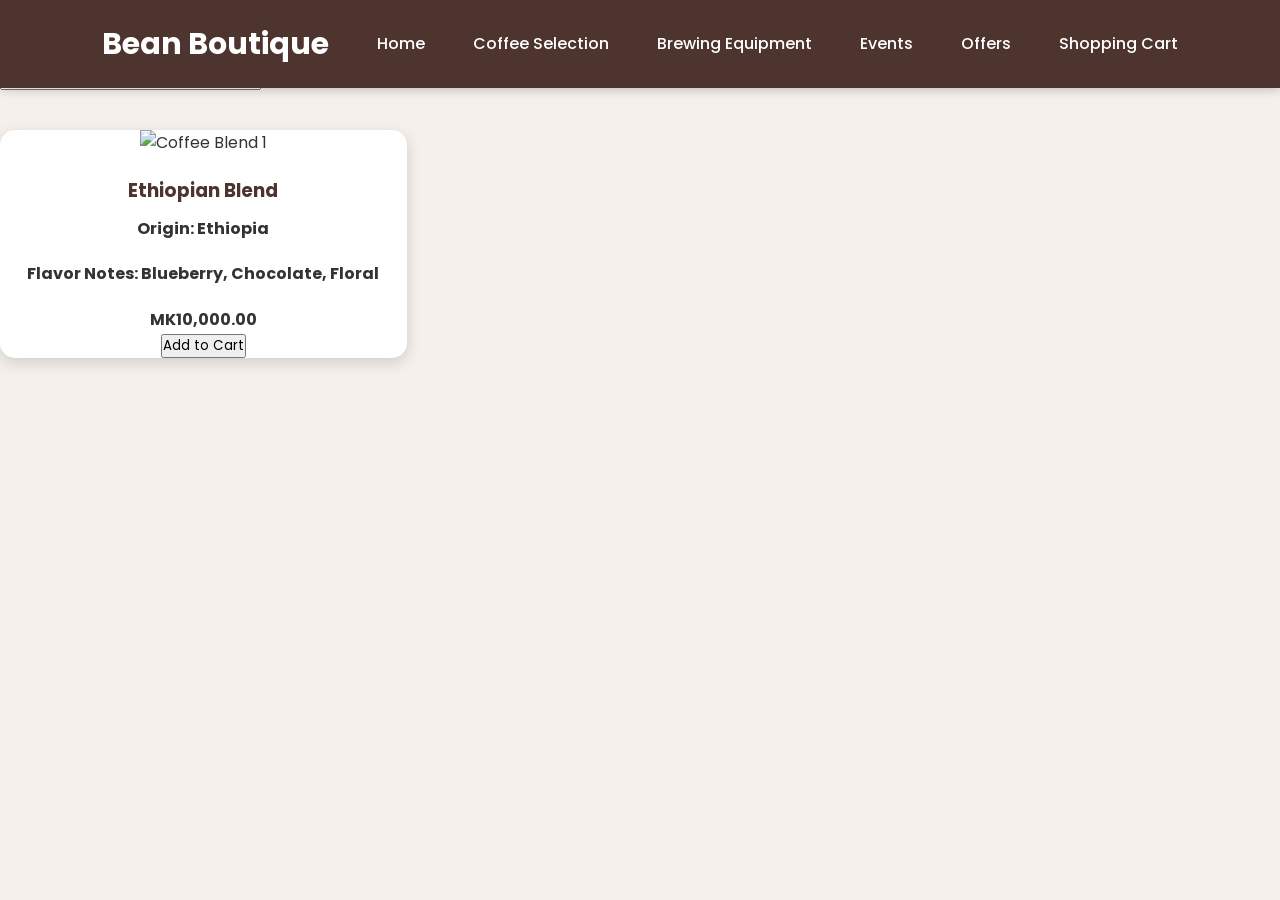
==== coffee selection.html @ ede638c4 "coffee bwino" ====
<!DOCTYPE html>
<html lang="en">  

<head>
    <title>Bean Boutique Coffee Shop</title>
    <meta charset="UTF-8">
    <meta name="viewport" content="width=device-width, initial-scale=1.0">
    <link rel="stylesheet" href="style.css">
    <link rel="stylesheet"
    href="https://cdnjs.cloudflare.com/ajax/libs/font-awesome/6.7.1/css/all.min.css">
</head>

<body>
    <header>
        <nav>
            <h2 class="logo">Bean Boutique</h2>

                <a href="index.html">Home</a>
                <a href="coffee selection.html">Coffee Selection</a>
                <a href="equipement.html">Brewing Equipment</a>
                <a href="events.html">Events</a>
                <a href="offers.html">Offers</a>
                <a href="shop cart.html">Shopping Cart</a>
                
        </nav>
    </header>

    <section class="1tu">
        <h1>Coffee Selection</h1>
        <p>Explore our range of premium coffee blends from around the world.</p>
    </section>

    <section class="people search"> 
        <input type="text" placeholder="Search for coffee...">
    </section>

    <section class="drinks">
        <div class="big">
            <div class="card">
                <img src="https://i.pinimg.com/736x/b3/f9/4b/b3f94bc8bc072b23259ed75e6fe50768.jpg" alt="Coffee Blend 1">
                <h3>Ethiopian Blend</h3>
                <p><strong>Origin: Ethiopia</strong></p>
                <p><strong>Flavor Notes: Blueberry, Chocolate, Floral</strong></p>
                <h4>MK10,000.00</h4>
                <form>
                    <button>Add to Cart</button>
                </form>
            </div>
        </div>
    </section>

</body>
</html>
---- style.css ----
/* home page things */
@import url('https://fonts.googleapis.com/css2?family=Poppins:wght@300;400;500;600;700&display=swap');

*{
margin:0;
padding:0;
box-sizing:border-box;
font-family:'Poppins',sans-serif;
}

html{
scroll-behavior:smooth;
}

body{
background:#f5f0eb;
color:#333;
line-height:1.6;
}

/* Navigation */

header{
background:#4e342e;
width:100%;
position:fixed;
top:0;
z-index:1000;
box-shadow:0 2px 10px rgba(0,0,0,0.2);
}

nav{
display:flex;
justify-content:space-between;
align-items:center;
padding:20px 8%;
}

.logo{
color:white;
font-size:30px;
font-weight:700;
}

nav a{
color:white;
text-decoration:none;
margin-left:20px;
font-weight:500;
transition:0.3s;
}

nav a:hover

/* Sections */

section{
padding:80px 8%;
}

section h2{
text-align:center;
color:#4e342e;
margin-bottom:20px;
font-size:36px;
}

/* Hero Section */

.first{
height:100vh;
background:url("https://i.pinimg.com/736x/e7/46/70/e746704afe634bfad4c0917bcf777523.jpg") center center/cover;
display:flex;
flex-direction:column;
justify-content:center;
align-items:center;
text-align:center;
color:white;
position:relative;
}

.first::before{
content:"";
position:absolute;
top:0;
left:0;
width:100%;
height:100%;
background:rgba(0,0,0,0.5);
}

.first h1,
.first p{
position:relative;
z-index:2;
}

.first h1{
font-size:60px;
margin-bottom:20px;
}

.first p{
max-width:700px;
font-size:20px;
}

/* Featured Coffee & Equipment */

.big{
display:grid;
grid-template-columns:repeat(3,1fr);
gap:30px;
margin-top:40px;
}

.card{
background:white;
border-radius:15px;
overflow:hidden;
box-shadow:0 5px 15px rgba(0,0,0,0.15);
transition:0.3s;
text-align:center;
}

.card:hover{
transform:translateY(-10px);
}

.card img{
width:100%;
height:250px;
object-fit:cover;
}

.card h3{
color:#4e342e;
margin:20px 0 10px;
}

.card p{
padding:0 20px 20px;
}

/* Why Choose Us */

.fourth{
background:#fff7f0;
text-align:center;
}

.deco{
display:flex;
justify-content:center;
gap:60px;
margin-top:40px;
flex-wrap:wrap;
}

.deco div{
width:200px;
}

.deco i{
font-size:50px;
color:#d4a373;
margin-bottom:15px;
}

.deco h3{
color:#4e342e;
}

/* Reviews */

.fifth{
text-align:center;
background:#f0ebe5;
}

.fifth p{
max-width:800px;
margin:15px auto;
font-style:italic;
}

/* Newsletter */

.sixth{
text-align:center;
}

.sixth form{
margin-top:20px;
}

.sixth input{
width:300px;
padding:15px;
border:none;
border-radius:30px;
box-shadow:0 2px 8px rgba(0,0,0,0.2);
}

.sixth button{
padding:15px 30px;
border:none;
border-radius:30px;
background:#4e342e;
color:white;
cursor:pointer;
margin-left:10px;
transition:0.3s;
}

.sixth button:hover

/* Map */

.map iframe{
width:100%;
height:450px;
border-radius:15px;
}

/* Footer */

footer{
background:#4e342e;
color:white;
text-align:center;
padding:40px 20px;
}

footer h3{
margin-bottom:10px;
}

footer p{
margin-bottom:20px;
}

footer i{
font-size:24px;
margin:0 10px;
transition:0.3s;
cursor:pointer;
}

footer i:hover

/* Popup */

#popup{
position:fixed;
top:0;
left:0;
width:100%;
height:100%;
background:rgba(0,0,0,0.6);
display:none;
justify-content:center;
align-items:center;
}

.popup-cont{
background:white;
padding:30px;
border-radius:15px;
width:350px;
text-align:center;
}

.popup-cont h2{
color:#4e342e;
margin-bottom:10px;
}

.popup-cont input{
width:100%;
padding:12px;
margin:15px 0;
}

.popup-cont button{
width:100%;
padding:12px;
border:none;
background:#4e342e;
color:white;
border-radius:8px;
cursor:pointer;
}

.popup-cont button:hover

/* Responsive Design */

@media(max-width:992px){
.big{
    grid-template-columns:repeat(2,1fr);
}
}

@media(max-width:768px){
nav{
    flex-direction:column;
    text-align:center;
}

nav a{
    display:block;
    margin:10px 0;
}

.first h1{
    font-size:40px;
}

.first p{
    font-size:18px;
    padding:0 20px;
}

.big{
    grid-template-columns:1fr;
}

.deco{
    flex-direction:column;
    align-items:center;
}

.sixth input,
.sixth button{
    width:100%;
    margin:10px 0;
}

}

/* coffee selection page things */
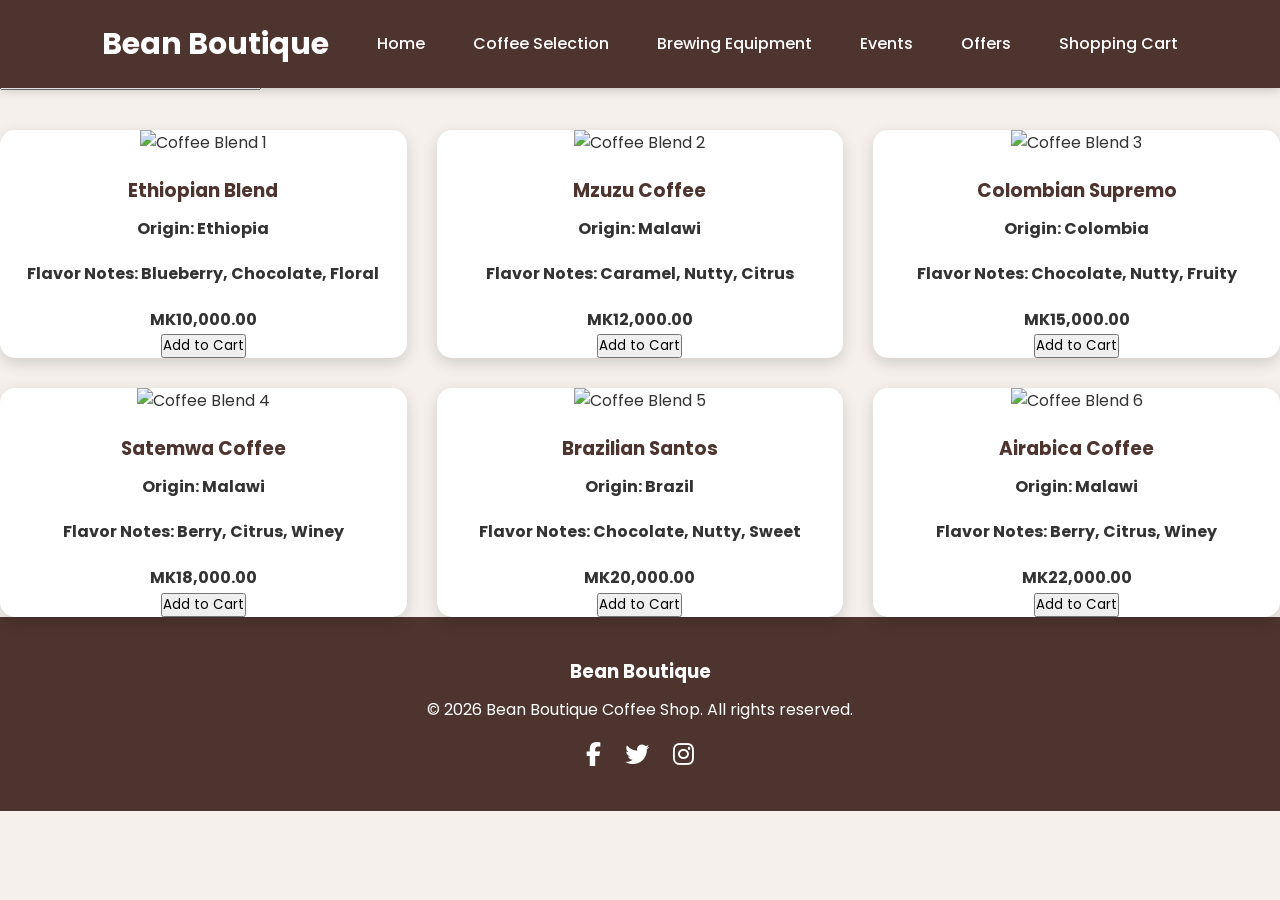
==== commit 796fc410: "pagg 2 almost done apa" ====
--- a/coffee selection.html
+++ b/coffee selection.html
@@ -37,7 +37,7 @@
     <section class="drinks">
         <div class="big">
             <div class="card">
-                <img src="https://i.pinimg.com/736x/b3/f9/4b/b3f94bc8bc072b23259ed75e6fe50768.jpg" alt="Coffee Blend 1">
+                <img src="https://i.pinimg.com/736x/21/74/32/2174329b8ef1603c1cbc68bd9ef5865a.jpg" alt="Coffee Blend 1">
                 <h3>Ethiopian Blend</h3>
                 <p><strong>Origin: Ethiopia</strong></p>
                 <p><strong>Flavor Notes: Blueberry, Chocolate, Floral</strong></p>
@@ -46,8 +46,76 @@
                     <button>Add to Cart</button>
                 </form>
             </div>
+
+            <div class="card">
+                <img src="https://i.pinimg.com/1200x/6a/e4/82/6ae482a0690b8ca89fd3acd554a36d66.jpg" alt="Coffee Blend 2">
+                <h3>Mzuzu Coffee</h3>
+                <p><strong>Origin: Malawi</strong></p>
+                <p><strong>Flavor Notes: Caramel, Nutty, Citrus</strong></p>
+                <h4>MK12,000.00</h4>
+                <form>
+                    <button>Add to Cart</button>
+                </form>
+            </div>
+
+            <div class="card">
+                <img src="https://i.pinimg.com/736x/e9/b7/e5/e9b7e596d74785a154e8634f7f841937.jpg" alt="Coffee Blend 3">
+                <h3>Colombian Supremo</h3>
+                <p><strong>Origin: Colombia</strong></p>
+                <p><strong>Flavor Notes: Chocolate, Nutty, Fruity</strong></p>
+                <h4>MK15,000.00</h4>
+                <form>
+                    <button>Add to Cart</button>
+                </form>
+            </div>
+
+            <div class="card">
+                <img src="https://i.pinimg.com/736x/43/cb/9c/43cb9cb7e0f68a5e5828b9fa758d634a.jpg" alt="Coffee Blend 4">
+                <h3>Satemwa Coffee</h3>
+                <p><strong>Origin: Malawi</strong></p>
+                <p><strong>Flavor Notes: Berry, Citrus, Winey</strong></p>
+                <h4>MK18,000.00</h4>
+                <form>
+                    <button>Add to Cart</button>
+                </form>
+            </div>
+
+            <div class="card">
+                <img src="https://i.pinimg.com/736x/d9/a5/57/d9a5573edf44f29ba72db7fda7ed4bba.jpg" alt="Coffee Blend 5">
+                <h3>Brazilian Santos</h3>
+                <p><strong>Origin: Brazil</strong></p>
+                <p><strong>Flavor Notes: Chocolate, Nutty, Sweet</strong></p>
+                <h4>MK20,000.00</h4>
+                <form>
+                    <button>Add to Cart</button>
+                </form>
+            </div>
+
+            <div class="card">
+                <img src="https://i.pinimg.com/1200x/8d/12/db/8d12db3f85f35fb22bc7d1a2eea983b4.jpg" alt="Coffee Blend 6">
+                <h3>Airabica Coffee</h3>
+                <p><strong>Origin: Malawi</strong></p>
+                <p><strong>Flavor Notes: Berry, Citrus, Winey</strong></p>
+                <h4>MK22,000.00</h4>
+                <form>
+                    <button>Add to Cart</button>
+                </form>
         </div>
     </section>
 
+    <footer>
+        <h3>Bean Boutique</h3>
+        <p>&copy; 2026 Bean Boutique Coffee Shop. All rights reserved.</p>
+        <div>
+            <i class="fab fa-facebook-f"></i>
+            <i class="fab fa-twitter"></i>
+            <i class="fab fa-instagram"></i>
+        </div>
+    </footer>
+
+ 
+
+    <script src="script.js"></script>
+
 </body>
 </html>
--- a/style.css
+++ b/style.css
@@ -340,4 +340,44 @@
 }
 
 /* coffee selection page things */
-
+/* Coffee Banner */
+
+.coffee-banner{
+    height:45vh;
+    background:url("https://images.unsplash.com/photo-1511920170033-f8396924c348") center/cover;
+    display:flex;
+    flex-direction:column;
+    justify-content:center;
+    align-items:center;
+    color:white;
+    text-align:center;
+    margin-top:80px;
+}
+
+.coffee-banner h1{
+    font-size:55px;
+}
+
+.coffee-banner p{
+    font-size:20px;
+    margin-top:10px;
+}
+
+/* Search */
+
+.search-section{
+    text-align:center;
+    padding:40px 0;
+}
+
+.search-section input{
+    width:60%;
+    padding:15px;
+    border:none;
+    border-radius:40px;
+    box-shadow:0 5px 15px rgba(0,0,0,.2);
+    font-size:16px;
+}
+
+/* Coffee Cards */
+
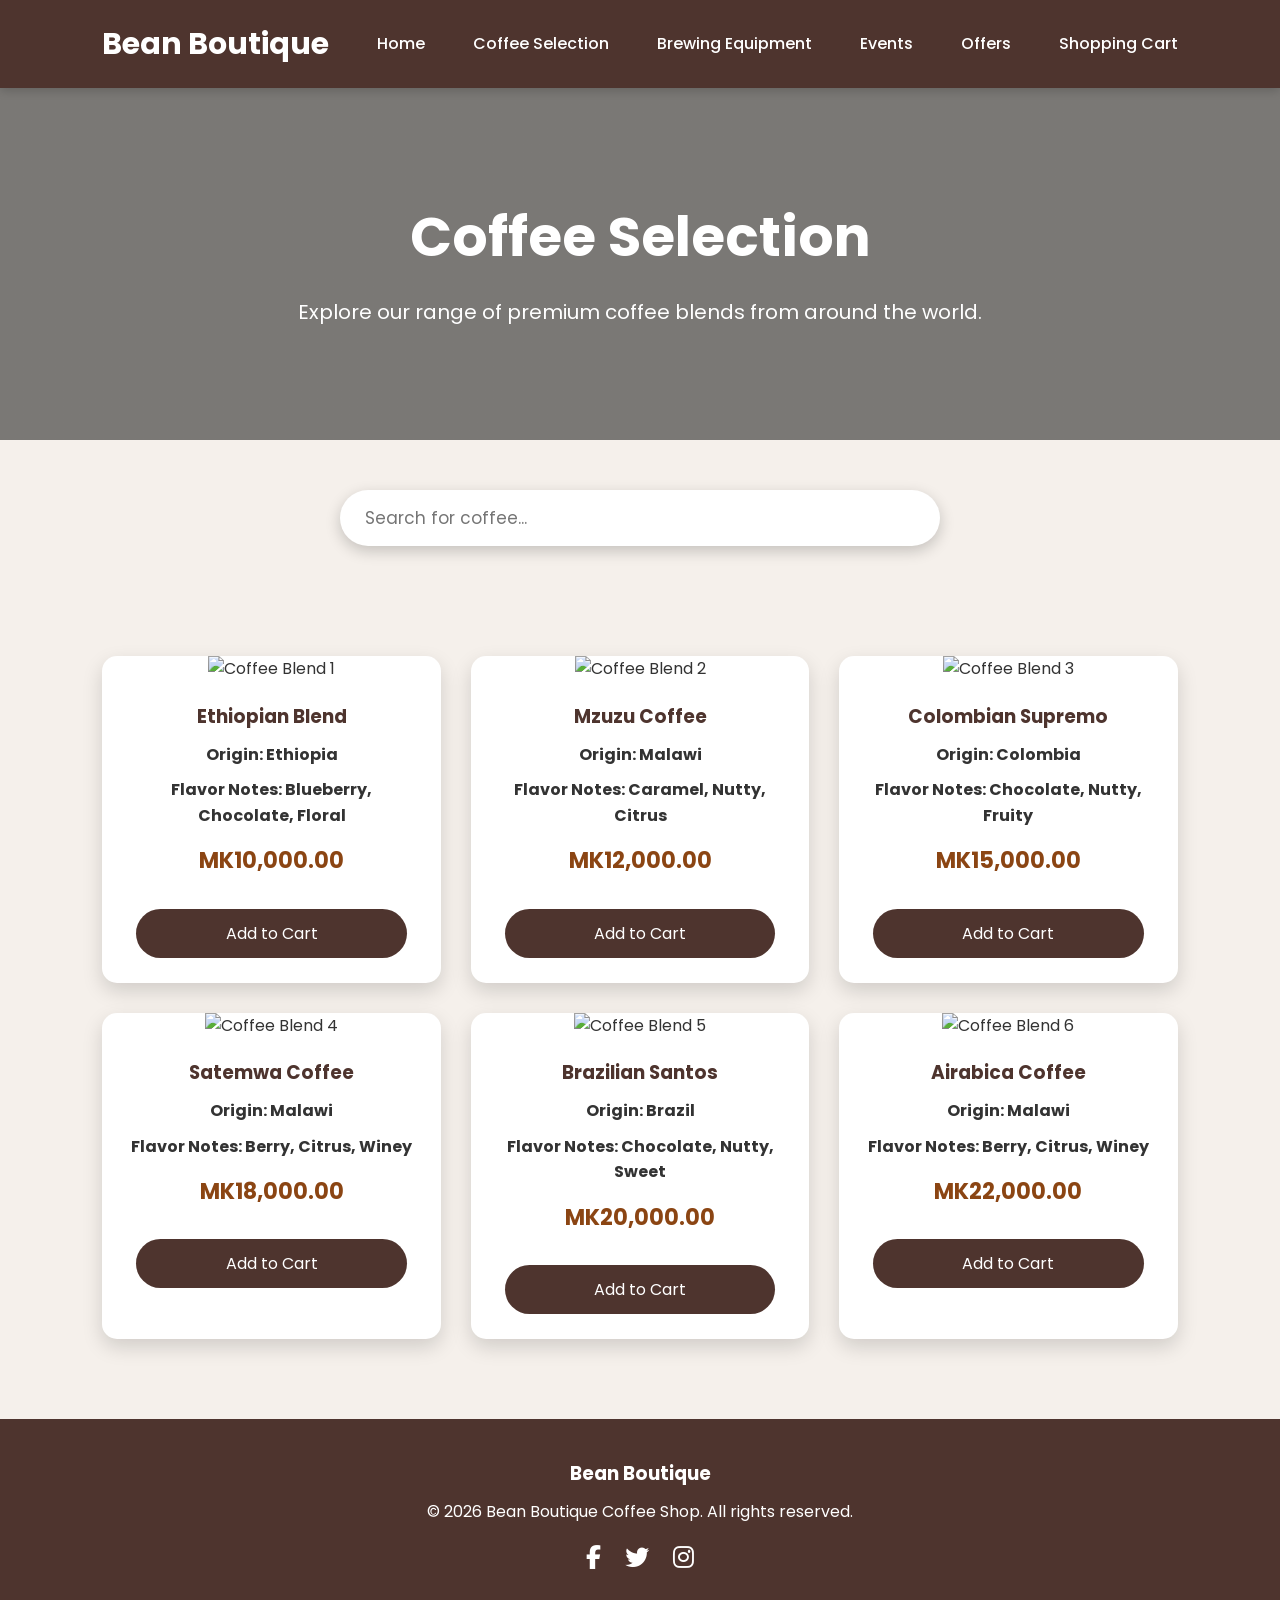
==== commit f021b529: "1st, 2nd ndi css done done..." ====
--- a/coffee selection.html
+++ b/coffee selection.html
@@ -25,12 +25,12 @@
         </nav>
     </header>
 
-    <section class="1tu">
+    <section class="top">
         <h1>Coffee Selection</h1>
         <p>Explore our range of premium coffee blends from around the world.</p>
     </section>
 
-    <section class="people search"> 
+    <section class="search"> 
         <input type="text" placeholder="Search for coffee...">
     </section>
 
@@ -100,7 +100,8 @@
                 <form>
                     <button>Add to Cart</button>
                 </form>
-        </div>
+            </div>
+        </div>  
     </section>
 
     <footer>
--- a/style.css
+++ b/style.css
@@ -339,45 +339,142 @@
 
 }
 
-/* coffee selection page things */
-/* Coffee Banner */
-
-.coffee-banner{
-    height:45vh;
-    background:url("https://images.unsplash.com/photo-1511920170033-f8396924c348") center/cover;
+/* coffee css*/
+
+.top{
+    margin-top:80px;
+    height:40vh;
+    background:linear-gradient(rgba(0,0,0,.5),rgba(0,0,0,.5)),
+    url("https://i.pinimg.com/736x/e7/46/70/e746704afe634bfad4c0917bcf777523.jpg");
+    background-size:cover;
+    background-position:center;
     display:flex;
     flex-direction:column;
     justify-content:center;
     align-items:center;
+    text-align:center;
     color:white;
+}
+
+.top h1{
+    font-size:55px;
+    margin-bottom:15px;
+}
+
+.top p{
+    font-size:20px;
+}
+
+/* Search Bar */
+
+.search{
+    display:flex;
+    justify-content:center;
+    align-items:center;
+    padding:50px 20px;
+}
+
+.search input{
+    width:60%;
+    max-width:600px;
+    padding:15px 25px;
+    border:none;
+    outline:none;
+    border-radius:40px;
+    font-size:17px;
+    box-shadow:0 5px 15px rgba(0,0,0,.2);
+}
+
+.search input:focus{
+    border:2px solid #d4a373;
+}
+
+/* Coffee Cards */
+
+.drinks{
+    padding:20px 8% 80px;
+}
+
+.drinks .big{
+    display:grid;
+    grid-template-columns:repeat(3,1fr);
+    gap:30px;
+}
+
+.drinks .card{
+    background:white;
+    border-radius:15px;
+    overflow:hidden;
+    box-shadow:0 8px 20px rgba(0,0,0,.15);
+    transition:.3s;
     text-align:center;
-    margin-top:80px;
-}
-
-.coffee-banner h1{
-    font-size:55px;
-}
-
-.coffee-banner p{
-    font-size:20px;
-    margin-top:10px;
-}
-
-/* Search */
-
-.search-section{
-    text-align:center;
-    padding:40px 0;
-}
-
-.search-section input{
-    width:60%;
-    padding:15px;
+}
+
+.drinks .card:hover{
+    transform:translateY(-10px);
+}
+
+.drinks .card img{
+    width:100%;
+    height:260px;
+    object-fit:cover;
+}
+
+.drinks .card h3{
+    color:#4e342e;
+    margin:20px 0 10px;
+}
+
+.drinks .card p{
+    padding:0 20px;
+    margin-bottom:10px;
+}
+
+.drinks .card h4{
+    color:#8b4513;
+    margin:15px 0;
+    font-size:22px;
+}
+
+.drinks button{
+    width:80%;
+    padding:12px;
+    margin:15px 0 25px;
+    background:#4e342e;
+    color:white;
     border:none;
-    border-radius:40px;
-    box-shadow:0 5px 15px rgba(0,0,0,.2);
+    border-radius:30px;
+    cursor:pointer;
     font-size:16px;
-}
-
-/* Coffee Cards */
-
+    transition:.3s;
+}
+
+.drinks button:hover{
+    background:#d4a373;
+}
+
+/* Responsive */
+
+@media(max-width:992px){
+
+    .drinks .big{
+        grid-template-columns:repeat(2,1fr);
+    }
+
+}
+
+@media(max-width:768px){
+
+    .top-banner h1{
+        font-size:40px;
+    }
+
+    .search input{
+        width:90%;
+    }
+
+    .drinks .big{
+        grid-template-columns:1fr;
+    }
+
+}
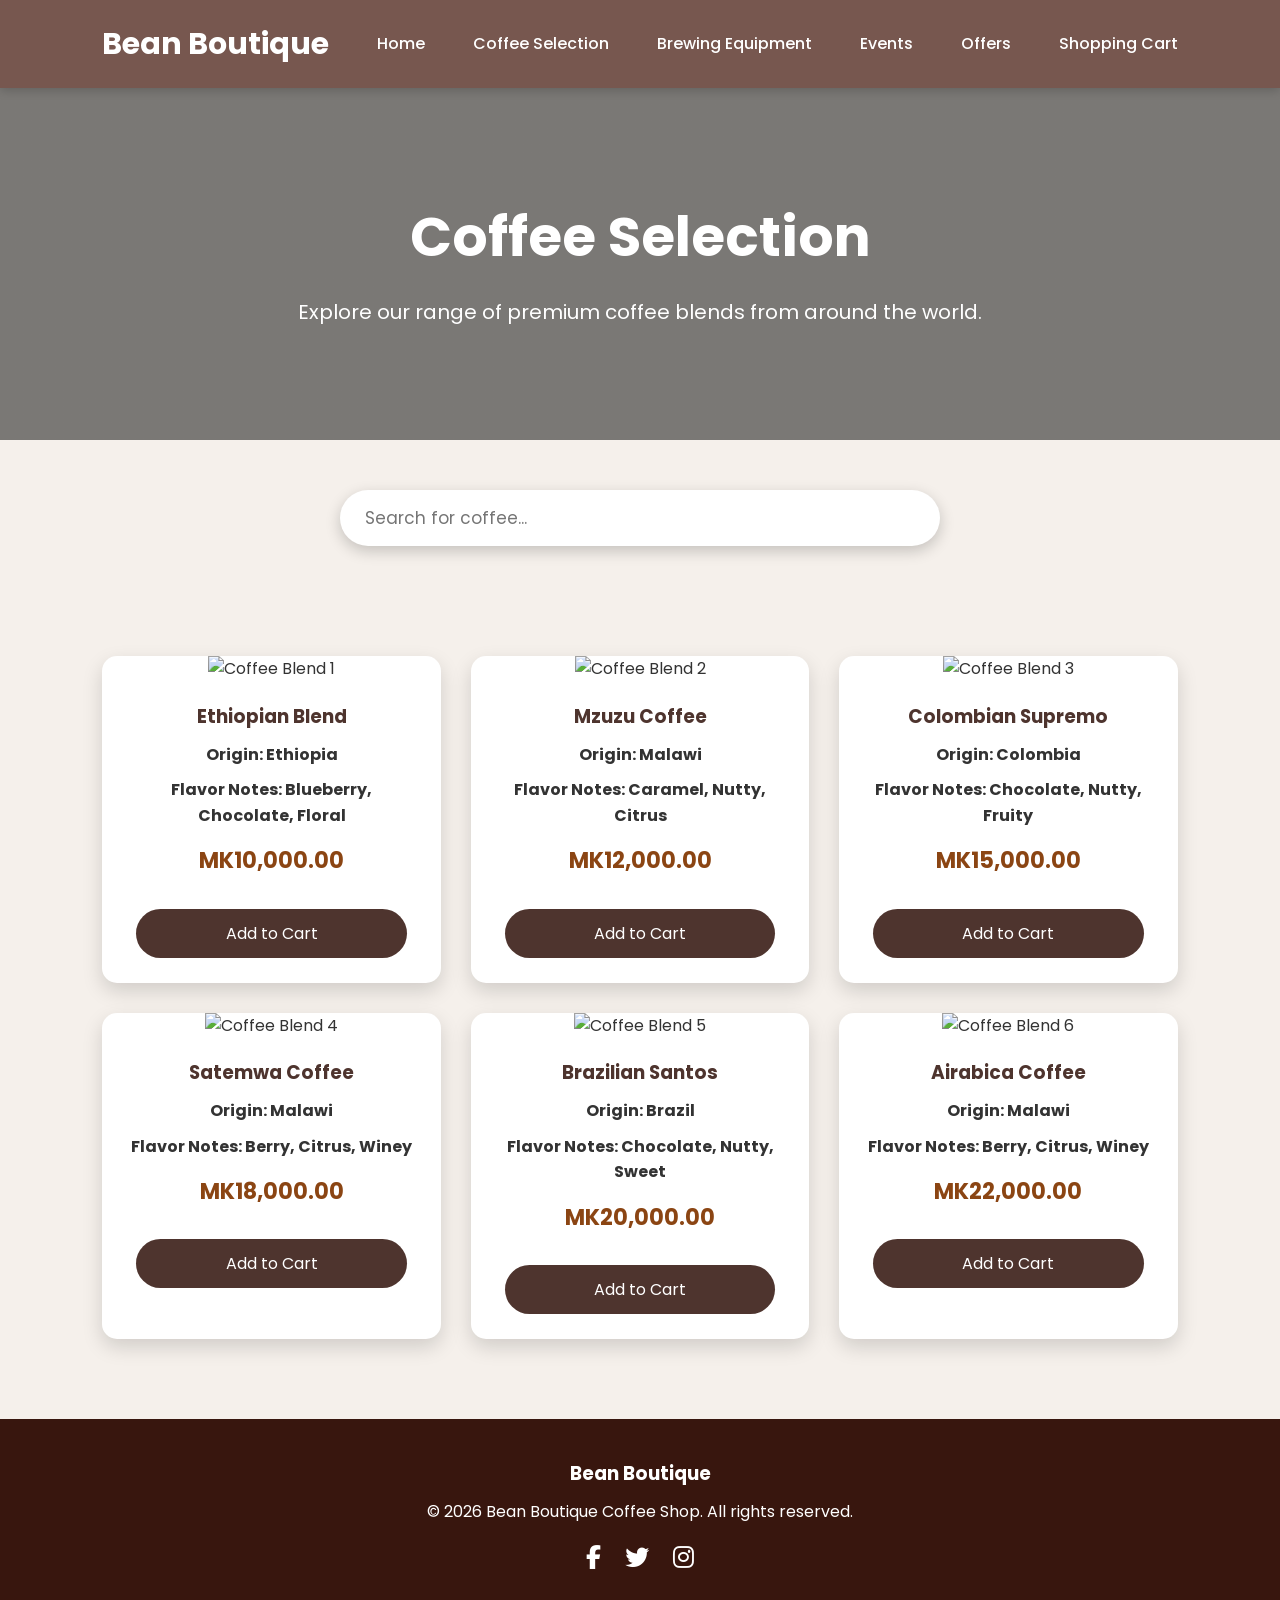
==== commit f87907f6: "not needed" ====
--- a/coffee selection.html
+++ b/coffee selection.html
@@ -2,7 +2,7 @@
 <html lang="en">  
 
 <head>
-    <title>Bean Boutique Coffee Shop</title>
+    <title>Coffee Selection</title>
     <meta charset="UTF-8">
     <meta name="viewport" content="width=device-width, initial-scale=1.0">
     <link rel="stylesheet" href="style.css">
@@ -14,14 +14,13 @@
     <header>
         <nav>
             <h2 class="logo">Bean Boutique</h2>
-
+ 
                 <a href="index.html">Home</a>
                 <a href="coffee selection.html">Coffee Selection</a>
                 <a href="equipement.html">Brewing Equipment</a>
                 <a href="events.html">Events</a>
                 <a href="offers.html">Offers</a>
-                <a href="shop cart.html">Shopping Cart</a>
-                
+                <a href="shop cart.html">Shopping Cart</a>  
         </nav>
     </header>
 
@@ -113,9 +112,7 @@
             <i class="fab fa-instagram"></i>
         </div>
     </footer>
-
- 
-
+    
     <script src="script.js"></script>
 
 </body>
--- a/style.css
+++ b/style.css
@@ -18,10 +18,8 @@
 line-height:1.6;
 }
 
-/* Navigation */
-
 header{
-background:#4e342e;
+background:#77574f;
 width:100%;
 position:fixed;
 top:0;
@@ -52,8 +50,6 @@
 
 nav a:hover
 
-/* Sections */
-
 section{
 padding:80px 8%;
 }
@@ -65,11 +61,9 @@
 font-size:36px;
 }
 
-/* Hero Section */
-
 .first{
 height:100vh;
-background:url("https://i.pinimg.com/736x/e7/46/70/e746704afe634bfad4c0917bcf777523.jpg") center center/cover;
+background-color: #8b4513;
 display:flex;
 flex-direction:column;
 justify-content:center;
@@ -199,14 +193,14 @@
 padding:15px;
 border:none;
 border-radius:30px;
-box-shadow:0 2px 8px rgba(0,0,0,0.2);
+box-shadow:0 2px 8px rgba(120, 120, 120, 0.2);
 }
 
 .sixth button{
 padding:15px 30px;
 border:none;
 border-radius:30px;
-background:#4e342e;
+background:#42f65d;
 color:white;
 cursor:pointer;
 margin-left:10px;
@@ -226,7 +220,7 @@
 /* Footer */
 
 footer{
-background:#4e342e;
+background:#38160e;
 color:white;
 text-align:center;
 padding:40px 20px;
@@ -339,7 +333,7 @@
 
 }
 
-/* coffee css*/
+/* coffee,equipement, events css*/
 
 .top{
     margin-top:80px;
@@ -477,4 +471,129 @@
         grid-template-columns:1fr;
     }
 
+}
+/* Events reg only */
+.reg{
+    padding:20px 8% 80px;
+    text-align:center;
+    background:#f0ebe5;
+}
+.reg form{
+    max-width:600px;
+    margin:0 auto;
+    background:white;
+    padding:30px;
+    border-radius:15px;
+    box-shadow:0 5px 15px rgba(0,0,0,.2);
+    display:flex;
+    flex-direction:column;
+}
+.reg input, .reg textarea{
+    padding:12px;
+    margin:10px 0;
+    border:none;
+    border-radius:8px;
+    box-shadow:0 2px 8px rgba(0,0,0,.2);
+}
+.reg button{
+    padding:12px;
+    margin-top:15px;
+    border:none;
+    background:#4e342e;
+    color:white;
+    border-radius:8px;
+    cursor:pointer;
+    transition:.3s;
+}
+.reg button:hover{
+    background:#d4a373;
+
+
+@media(max-width:768px){
+
+    .register form{
+        width:100%;
+    }
+
+}
+
+/* ==========================
+   Shopping Cart
+========================== */
+
+.cart{
+    padding:80px 8%;
+}
+
+.cart table{
+    width:100%;
+    border-collapse:collapse;
+    background:white;
+    box-shadow:0 5px 15px rgba(0,0,0,.15);
+    margin-bottom:40px;
+}
+
+.cart th{
+    background:#4e342e;
+    color:white;
+    padding:18px;
+}
+
+.cart td{
+    padding:18px;
+    text-align:center;
+    border-bottom:1px solid #ddd;
+}
+
+.cart tr:hover{
+    background:#f7f7f7;
+}
+
+.summary{
+    width:350px;
+    margin-left:auto;
+    background:white;
+    padding:30px;
+    border-radius:15px;
+    box-shadow:0 5px 15px rgba(0,0,0,.15);
+}
+
+.summary h2{
+    color:#4e342e;
+    margin-bottom:20px;
+}
+
+.summary p{
+    margin:15px 0;
+    font-size:18px;
+}
+
+.summary button{
+    width:100%;
+    padding:15px;
+    border:none;
+    background:#4e342e;
+    color:white;
+    border-radius:30px;
+    cursor:pointer;
+    margin-top:20px;
+    font-size:16px;
+    transition:.3s;
+}
+
+.summary button:hover{
+    background:#d4a373;
+}
+
+@media(max-width:768px){
+
+    .cart{
+        overflow-x:auto;
+    }
+
+    .summary{
+        width:100%;
+        margin-top:30px;
+    }
+
 }
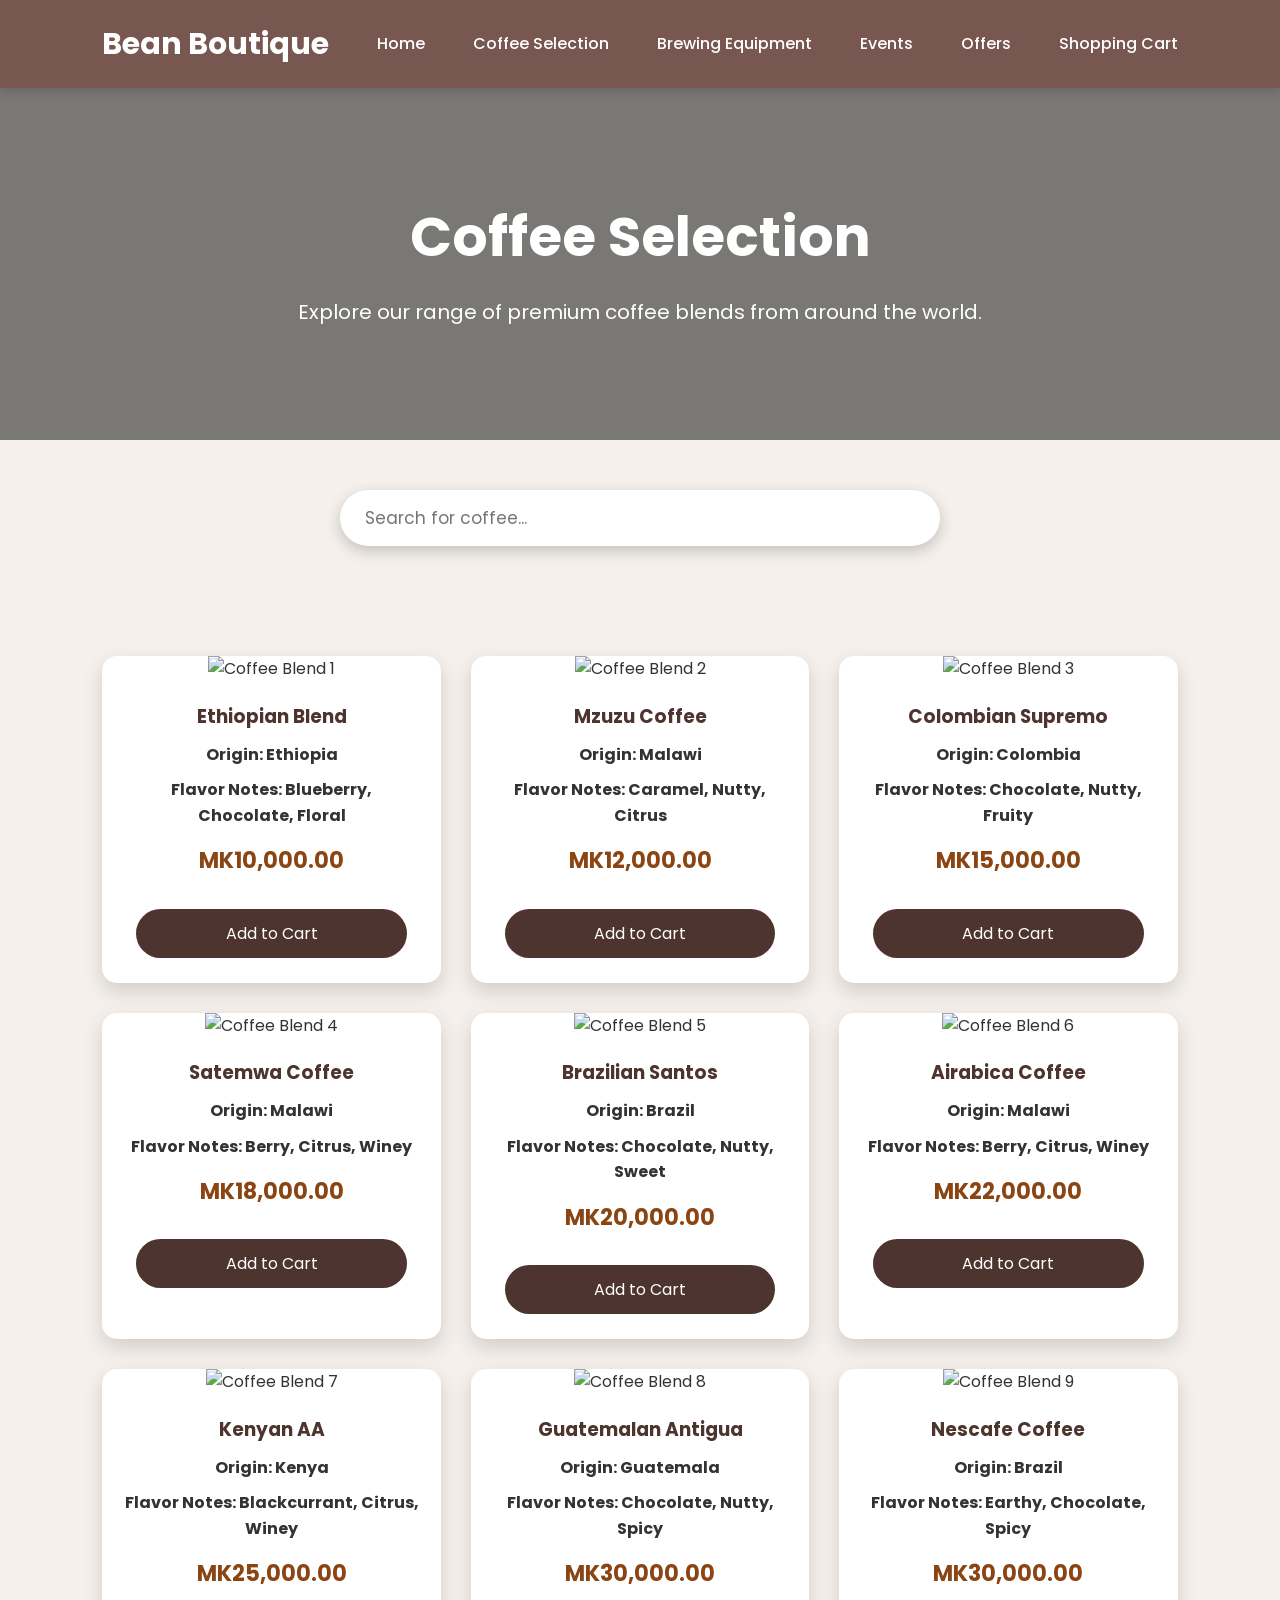
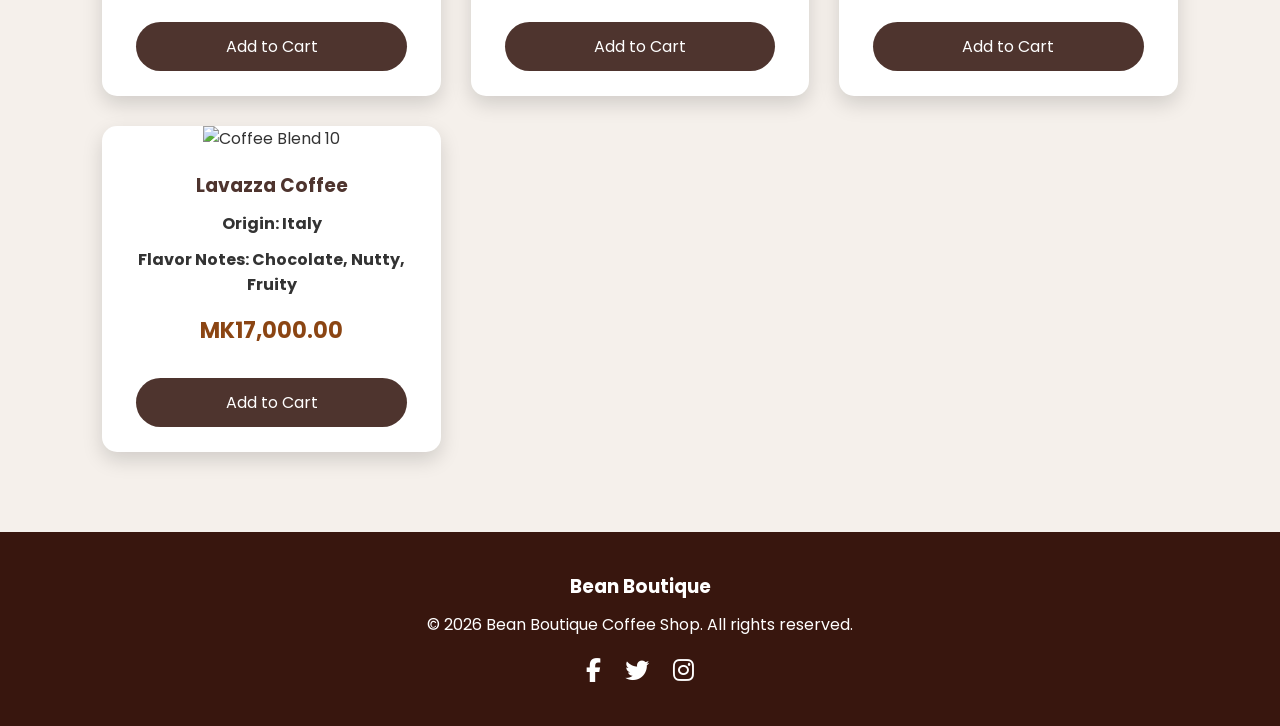
==== commit c0df65d6: "adding more coffee" ====
--- a/coffee selection.html
+++ b/coffee selection.html
@@ -100,6 +100,52 @@
                     <button>Add to Cart</button>
                 </form>
             </div>
+
+            <div class="card">
+                <img src="https://i.pinimg.com/1200x/d5/a5/e5/d5a5e5b719c017e9a19e374ccb5b273e.jpg" alt="Coffee Blend 7">
+                <h3>Kenyan AA</h3>
+                <p><strong>Origin: Kenya</strong></p>
+                <p><strong>Flavor Notes: Blackcurrant, Citrus, Winey</strong></p>
+                <h4>MK25,000.00</h4>
+                <form>
+                    <button>Add to Cart</button>
+                </form>
+            </div>
+
+            <div class="card">
+                <img src="https://i.pinimg.com/736x/28/2c/88/282c881482eb0bf3ebbe5179c0b8f3b1.jpg" alt="Coffee Blend 8">
+                <h3>Guatemalan Antigua</h3>
+                <p><strong>Origin: Guatemala</strong></p>
+                <p><strong>Flavor Notes: Chocolate, Nutty, Spicy</strong></p>
+                <h4>MK30,000.00</h4>
+                <form>
+                    <button>Add to Cart</button>
+                </form>
+            </div>
+            
+            <div class="card">
+                <img src="https://i.pinimg.com/736x/2c/8d/45/2c8d45f2326622c79048e1c0b14cb469.jpg" alt="Coffee Blend 9">
+                <h3>Nescafe Coffee</h3>
+                <p><strong>Origin: Brazil</strong></p>
+                <p><strong>Flavor Notes: Earthy, Chocolate, Spicy</strong></p>
+                <h4>MK30,000.00</h4>
+                <form>
+                    <button>Add to Cart</button>
+                </form>
+            </div>
+
+            <div class="card">
+                <img src="https://i.pinimg.com/736x/50/ee/fb/50eefbc12452af43c8ccae0ba202dbcf.jpg" alt="Coffee Blend 10">
+                <h3>Lavazza Coffee</h3>
+                <p><strong>Origin: Italy</strong></p>
+                <p><strong>Flavor Notes: Chocolate, Nutty, Fruity</strong></p>
+                <h4>MK17,000.00</h4>
+                <form>
+                    <button>Add to Cart</button>
+                </form>
+            </div>
+
+            
         </div>  
     </section>
 
@@ -112,7 +158,7 @@
             <i class="fab fa-instagram"></i>
         </div>
     </footer>
-    
+
     <script src="script.js"></script>
 
 </body>
--- a/style.css
+++ b/style.css
@@ -99,8 +99,6 @@
 font-size:20px;
 }
 
-/* Featured Coffee & Equipment */
-
 .big{
 display:grid;
 grid-template-columns:repeat(3,1fr);
@@ -136,8 +134,6 @@
 padding:0 20px 20px;
 }
 
-/* Why Choose Us */
-
 .fourth{
 background:#fff7f0;
 text-align:center;
@@ -165,8 +161,6 @@
 color:#4e342e;
 }
 
-/* Reviews */
-
 .fifth{
 text-align:center;
 background:#f0ebe5;
@@ -177,8 +171,6 @@
 margin:15px auto;
 font-style:italic;
 }
-
-/* Newsletter */
 
 .sixth{
 text-align:center;
@@ -209,15 +201,13 @@
 
 .sixth button:hover
 
-/* Map */
-
 .map iframe{
 width:100%;
 height:450px;
 border-radius:15px;
 }
 
-/* Footer */
+
 
 footer{
 background:#38160e;
@@ -243,7 +233,7 @@
 
 footer i:hover
 
-/* Popup */
+
 
 #popup{
 position:fixed;
@@ -288,8 +278,6 @@
 
 .popup-cont button:hover
 
-/* Responsive Design */
-
 @media(max-width:992px){
 .big{
     grid-template-columns:repeat(2,1fr);
@@ -333,7 +321,7 @@
 
 }
 
-/* coffee,equipement, events css*/
+/* css for the other pages is down and the upper is foe the home page, top and footer */
 
 .top{
     margin-top:80px;
@@ -359,8 +347,6 @@
     font-size:20px;
 }
 
-/* Search Bar */
-
 .search{
     display:flex;
     justify-content:center;
@@ -382,8 +368,6 @@
 .search input:focus{
     border:2px solid #d4a373;
 }
-
-/* Coffee Cards */
 
 .drinks{
     padding:20px 8% 80px;
@@ -447,14 +431,11 @@
     background:#d4a373;
 }
 
-/* Responsive */
-
 @media(max-width:992px){
 
     .drinks .big{
         grid-template-columns:repeat(2,1fr);
     }
-
 }
 
 @media(max-width:768px){
@@ -472,7 +453,7 @@
     }
 
 }
-/* Events reg only */
+
 .reg{
     padding:20px 8% 80px;
     text-align:center;
@@ -508,7 +489,6 @@
 .reg button:hover{
     background:#d4a373;
 
-
 @media(max-width:768px){
 
     .register form{
@@ -516,84 +496,3 @@
     }
 
 }
-
-/* ==========================
-   Shopping Cart
-========================== */
-
-.cart{
-    padding:80px 8%;
-}
-
-.cart table{
-    width:100%;
-    border-collapse:collapse;
-    background:white;
-    box-shadow:0 5px 15px rgba(0,0,0,.15);
-    margin-bottom:40px;
-}
-
-.cart th{
-    background:#4e342e;
-    color:white;
-    padding:18px;
-}
-
-.cart td{
-    padding:18px;
-    text-align:center;
-    border-bottom:1px solid #ddd;
-}
-
-.cart tr:hover{
-    background:#f7f7f7;
-}
-
-.summary{
-    width:350px;
-    margin-left:auto;
-    background:white;
-    padding:30px;
-    border-radius:15px;
-    box-shadow:0 5px 15px rgba(0,0,0,.15);
-}
-
-.summary h2{
-    color:#4e342e;
-    margin-bottom:20px;
-}
-
-.summary p{
-    margin:15px 0;
-    font-size:18px;
-}
-
-.summary button{
-    width:100%;
-    padding:15px;
-    border:none;
-    background:#4e342e;
-    color:white;
-    border-radius:30px;
-    cursor:pointer;
-    margin-top:20px;
-    font-size:16px;
-    transition:.3s;
-}
-
-.summary button:hover{
-    background:#d4a373;
-}
-
-@media(max-width:768px){
-
-    .cart{
-        overflow-x:auto;
-    }
-
-    .summary{
-        width:100%;
-        margin-top:30px;
-    }
-
-}
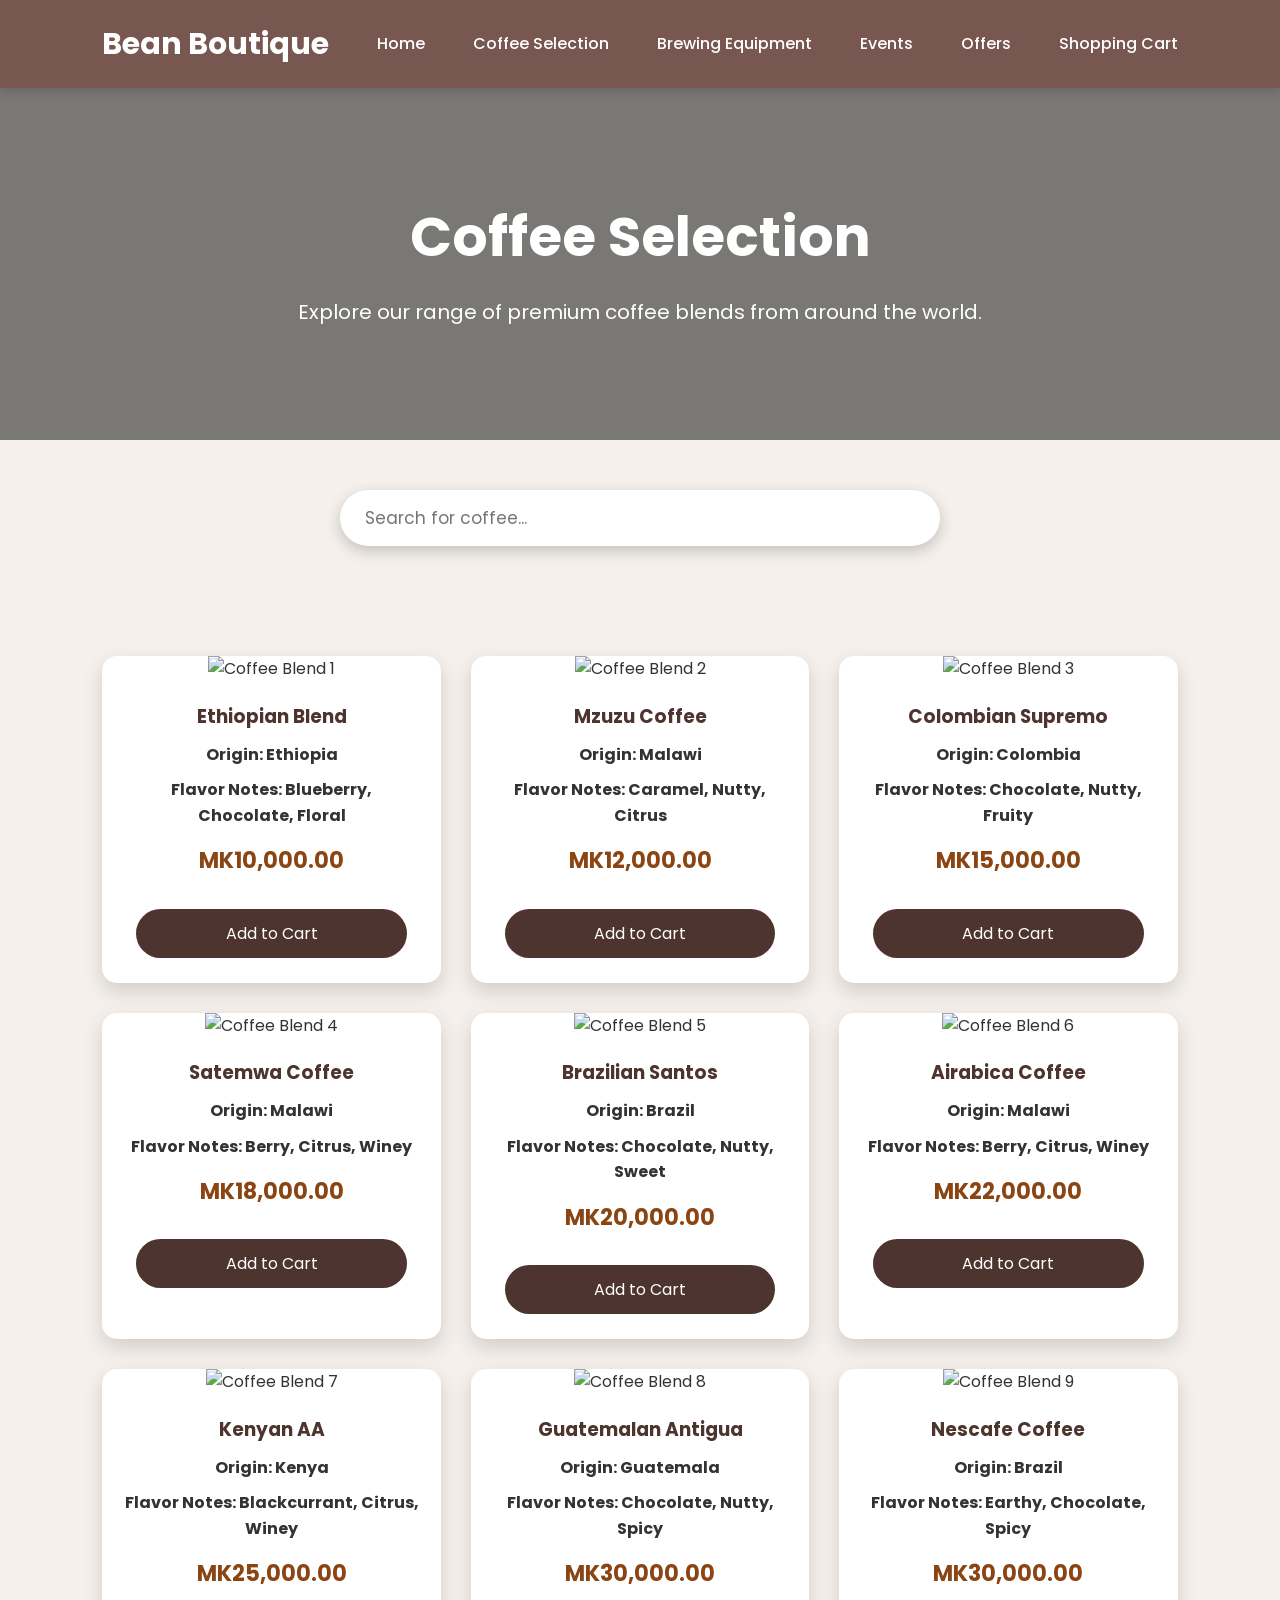
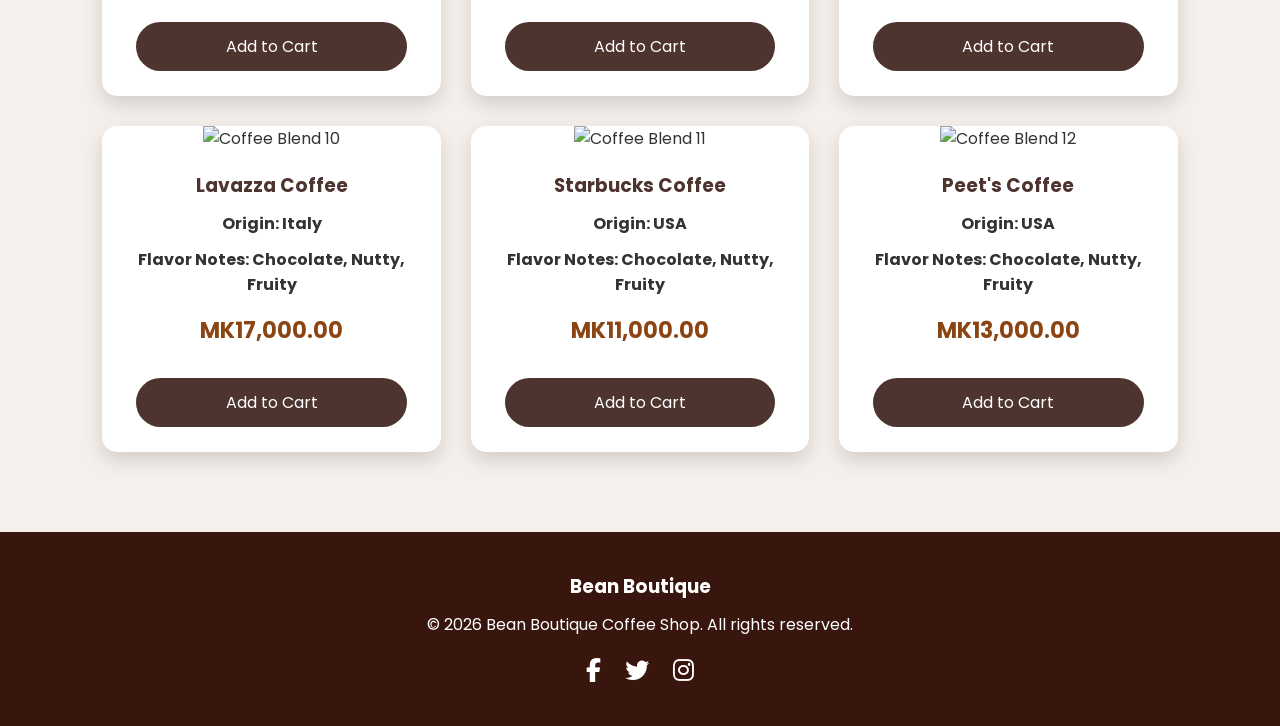
==== commit 5e9514ab: "12 added" ====
--- a/coffee selection.html
+++ b/coffee selection.html
@@ -145,7 +145,28 @@
                 </form>
             </div>
 
-            
+            <div class="card">
+                <img src="https://i.pinimg.com/736x/51/93/2e/51932e6be05ffe3f4ec2e9492e3e699b.jpg" alt="Coffee Blend 11">
+                <h3>Starbucks Coffee</h3>
+                <p><strong>Origin: USA</strong></p>
+                <p><strong>Flavor Notes: Chocolate, Nutty, Fruity</strong></p>
+                <h4>MK11,000.00</h4>
+                <form>
+                    <button>Add to Cart</button>
+                </form>
+            </div>
+
+            <div class="card">
+                <img src="https://i.pinimg.com/1200x/6c/53/69/6c536944d9a9d5b71ca295aea9a37741.jpg" alt="Coffee Blend 12">
+                <h3>Peet's Coffee</h3>
+                <p><strong>Origin: USA</strong></p>
+                <p><strong>Flavor Notes: Chocolate, Nutty, Fruity</strong></p>
+                <h4>MK13,000.00</h4>
+                <form>
+                    <button>Add to Cart</button>
+                </form>
+
+
         </div>  
     </section>
 
